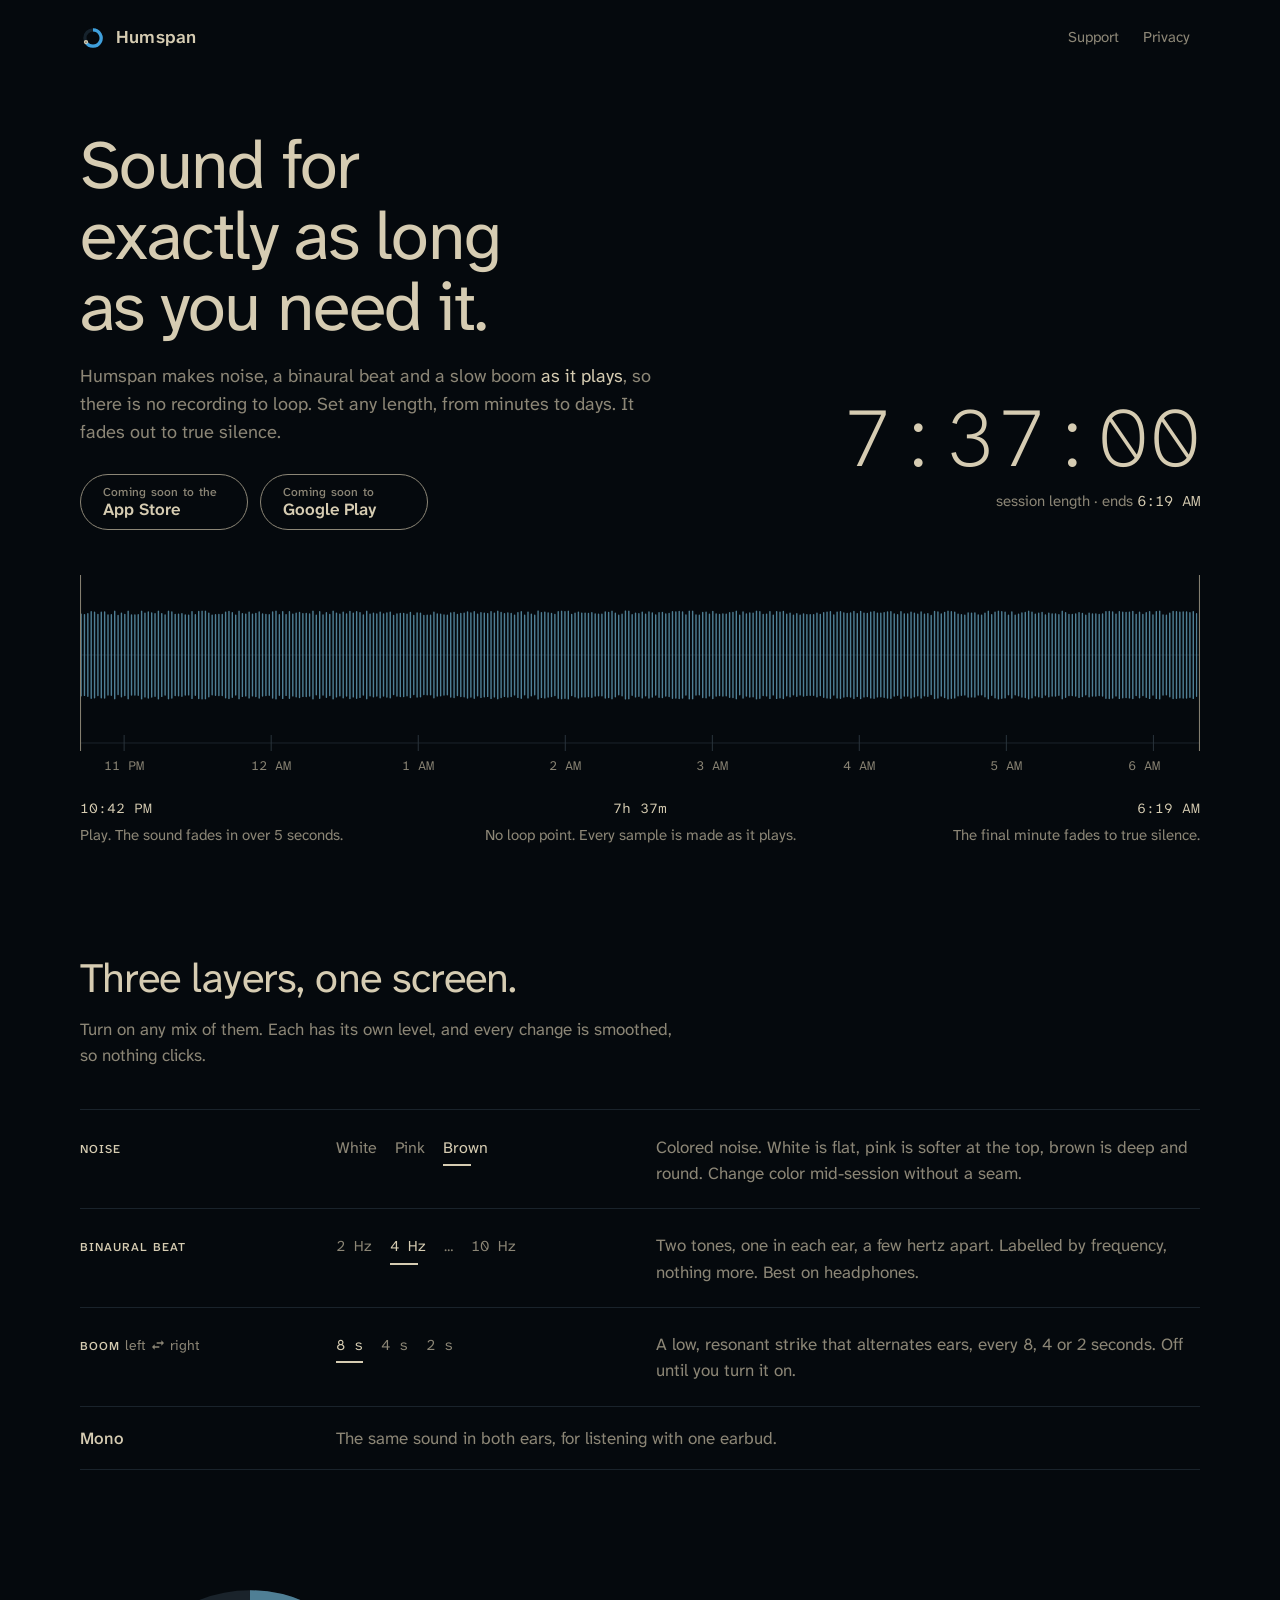
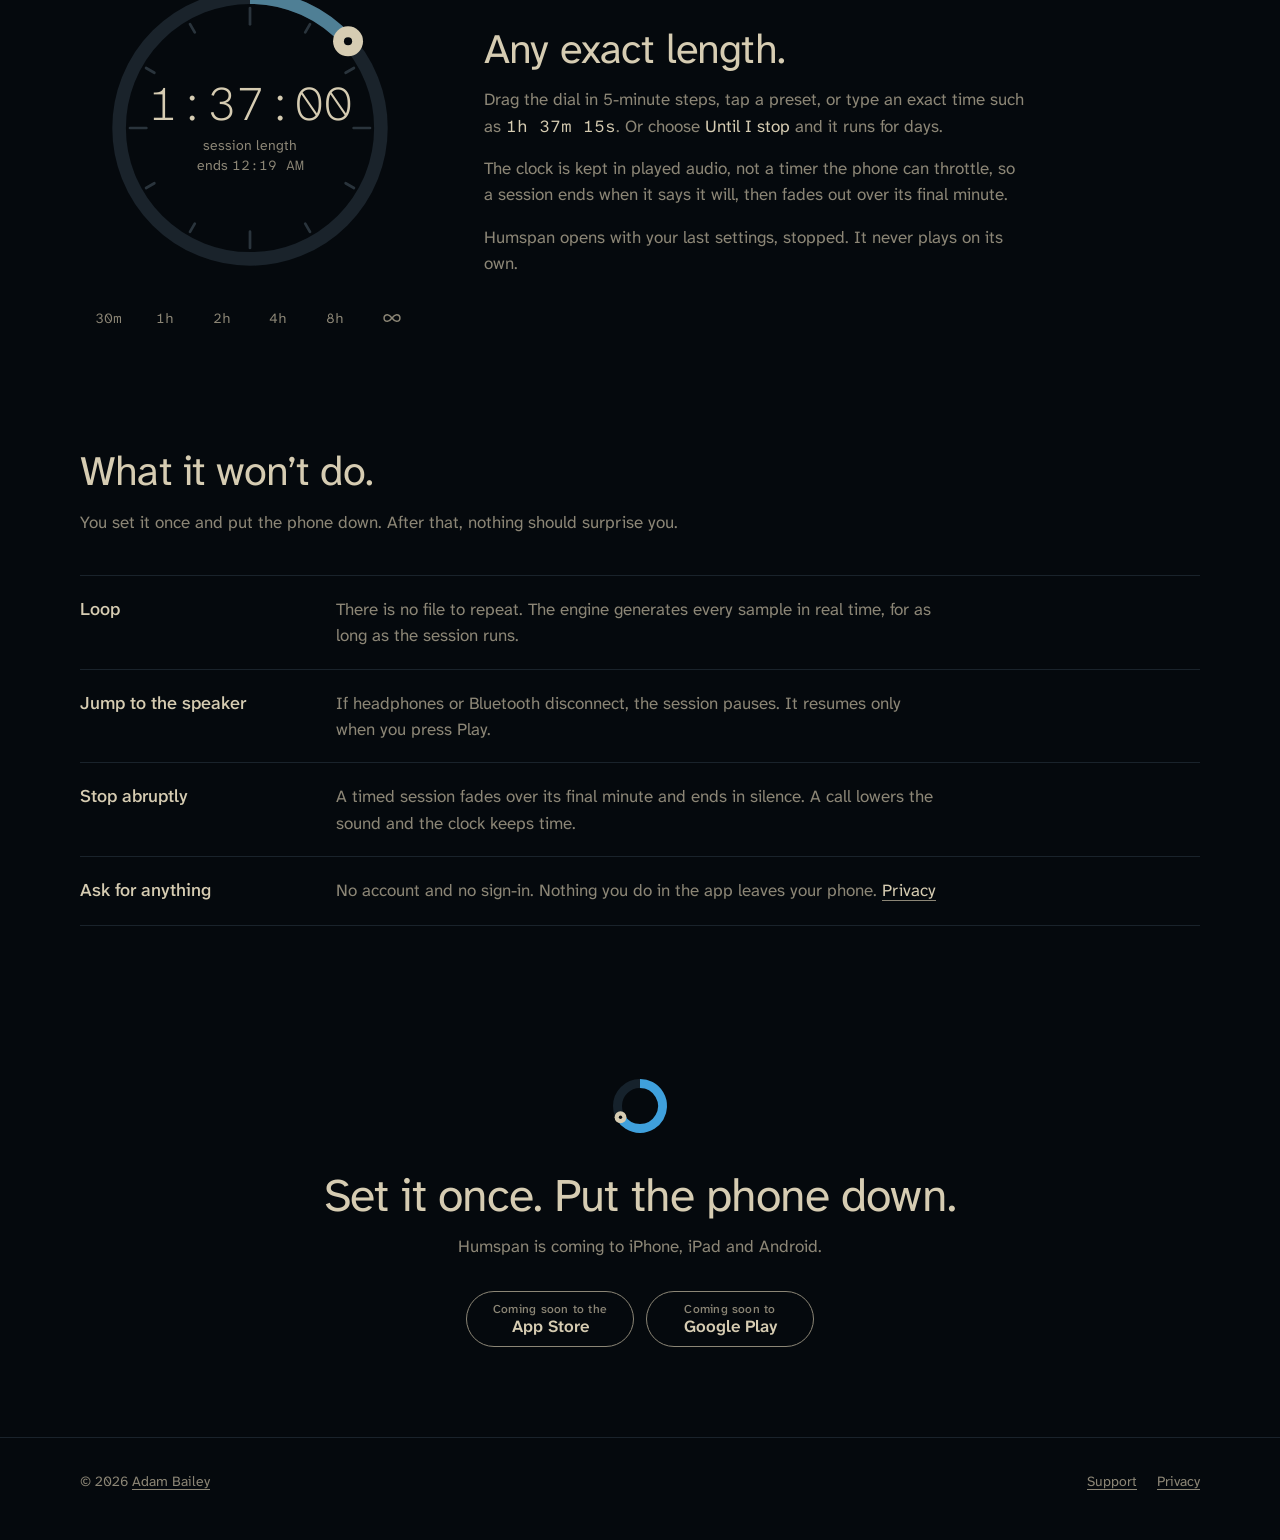
==== site/index.html @ 01d80cb3 "Add the marketing site: home, privacy policy and support A static site in site/ (no build step, self" ====
<!doctype html>
<html lang="en">
<head>
  <meta charset="utf-8">
  <meta name="viewport" content="width=device-width, initial-scale=1">
  <title>Humspan: noise that never loops, for any length</title>
  <meta name="description" content="Humspan makes white, pink and brown noise, a binaural beat and a slow boom in real time, so there is no recording to loop. Set any exact length and it fades out to true silence.">
  <meta name="theme-color" content="#05090D">
  <meta property="og:title" content="Humspan">
  <meta property="og:description" content="Noise that never loops, for exactly as long as you need it.">
  <meta property="og:type" content="website">
  <link rel="icon" href="assets/icon.svg" type="image/svg+xml">
  <link rel="preload" href="assets/fonts/AtkinsonHyperlegibleNext.ttf" as="font" type="font/ttf" crossorigin>
  <link rel="preload" href="assets/fonts/AtkinsonHyperlegibleMono.ttf" as="font" type="font/ttf" crossorigin>
  <link rel="stylesheet" href="assets/site.css">
  <script>document.documentElement.classList.add("js")</script>
</head>
<body>
  <a class="skip" href="#main">Skip to content</a>

  <header class="wrap site-head">
    <a class="mark" href="./" aria-label="Humspan home">
      <img src="assets/icon.svg" alt="" width="26" height="26">
      Humspan
    </a>
    <nav class="site-nav" aria-label="Site">
      <a href="support/">Support</a>
      <a href="privacy/">Privacy</a>
    </nav>
  </header>

  <main id="main">
    <section class="wrap hero" aria-labelledby="hero-title">
      <div class="hero-top">
        <div>
          <h1 id="hero-title">Sound for exactly as long as you need it.</h1>
          <p class="lede">Humspan makes noise, a binaural beat and a slow boom <strong>as it plays</strong>, so there is no recording to loop. Set any length, from minutes to days. It fades out to true silence.</p>
          <!-- When a store listing goes live, replace its <span class="store is-soon"> with
               <a class="store" href="STORE URL">Download on the<br>App Store</a> (or the official badge). -->
          <ul class="stores" aria-label="Get Humspan">
            <li><span class="store is-soon"><small>Coming soon to the</small>App Store</span></li>
            <li><span class="store is-soon"><small>Coming soon to</small>Google Play</span></li>
          </ul>
        </div>
        <p class="readout" aria-label="Example session: 7 hours 37 minutes, ending at 6:19 AM">
          <span class="clock" aria-hidden="true">7:37:00</span>
          <span class="note" aria-hidden="true">session length · ends <time>6:19 AM</time></span>
        </p>
      </div>

      <figure class="night" aria-label="An example session drawn from 10:42 PM to 6:19 AM: the sound fades in, runs without a loop point, and fades out to silence over its final minute.">
        <div class="night-plot">
          <svg viewBox="0 0 1000 176" preserveAspectRatio="none" aria-hidden="true" focusable="false">
            <line class="axis" x1="0" y1="80" x2="1000" y2="80"/>
            <g class="trace-g"><path class="trace" vector-effect="non-scaling-stroke" d="M1 39.0V121.0M4 39.7V120.3M7 37.5V122.5M10 40.1V119.9M13 38.0V122.0M16 38.8V121.2M19 40.1V119.9M22 38.2V121.8M25 40.2V119.8M28 38.5V121.5M31 40.1V119.9M34 40.0V120.0M37 38.5V121.5M40 36.8V123.2M43 39.9V120.1M46 39.4V120.6M49 37.6V122.4M52 36.2V123.8M55 37.9V122.1M58 38.7V121.3M61 36.1V123.9M64 40.2V119.8M67 36.6V123.4M70 39.1V120.9M73 39.8V120.2M76 39.9V120.1M79 39.0V121.0M82 36.8V123.2M85 39.6V120.4M88 37.8V122.2M91 37.6V122.4M94 38.8V121.2M97 38.0V122.0M100 40.1V119.9M103 40.1V119.9M106 39.5V120.5M109 37.4V122.6M112 38.5V121.5M115 39.0V121.0M118 37.8V122.2M121 38.4V121.6M124 39.1V120.9M127 36.9V123.1M130 37.3V122.7M133 39.3V120.7M136 37.9V122.1M139 38.1V121.9M142 36.5V123.5M145 37.2V122.8M148 39.1V120.9M151 36.1V123.9M154 39.9V120.1M157 38.6V121.4M160 37.1V122.9M163 39.7V120.3M166 38.2V121.8M169 40.2V119.8M172 37.5V122.5M175 37.0V123.0M178 37.9V122.1M181 36.5V123.5M184 39.0V121.0M187 37.3V122.7M190 37.8V122.2M193 37.8V122.2M196 38.4V121.6M199 36.7V123.3M202 36.2V123.8M205 38.3V121.7M208 37.5V122.5M211 40.1V119.9M214 37.3V122.7M217 37.6V122.4M220 36.0V124.0M223 36.8V123.2M226 39.1V120.9M229 38.7V121.3M232 37.5V122.5M235 40.3V119.7M238 38.4V121.6M241 39.7V120.3M244 39.9V120.1M247 40.1V119.9M250 37.0V123.0M253 39.8V120.2M256 39.3V120.7M259 38.7V121.3M262 36.6V123.4M265 40.0V120.0M268 38.4V121.6M271 38.0V122.0M274 36.5V123.5M277 36.8V123.2M280 36.6V123.4M283 39.2V120.8M286 38.6V121.4M289 38.8V121.2M292 36.5V123.5M295 36.2V123.8M298 39.7V120.3M301 39.6V120.4M304 39.4V120.6M307 39.4V120.6M310 38.3V121.7M313 37.8V122.2M316 39.2V120.8M319 40.4V119.6M322 38.6V121.4M325 38.8V121.2M328 37.9V122.1M331 36.2V123.8M334 37.4V122.6M337 38.1V121.9M340 37.7V122.3M343 37.4V122.6M346 40.2V119.8M349 36.4V123.6M352 37.0V123.0M355 36.6V123.4M358 36.9V123.1M361 38.7V121.3M364 38.6V121.4M367 39.9V120.1M370 37.6V122.4M373 40.1V119.9M376 40.1V119.9M379 39.5V120.5M382 39.7V120.3M385 38.9V121.1M388 40.2V119.8M391 40.4V119.6M394 39.7V120.3M397 40.0V120.0M400 38.8V121.2M403 40.3V119.7M406 36.6V123.4M409 37.7V122.3M412 39.7V120.3M415 39.3V120.7M418 38.9V121.1M421 38.8V121.2M424 39.9V120.1M427 36.7V123.3M430 36.0V124.0M433 38.3V121.7M436 38.3V121.7M439 40.0V120.0M442 40.0V120.0M445 38.9V121.1M448 39.2V120.8M451 36.8V123.2M454 39.7V120.3M457 40.3V119.7M460 36.2V123.8M463 38.1V121.9M466 39.8V120.2M469 38.0V122.0M472 40.3V119.7M475 38.1V121.9M478 36.1V123.9M481 36.6V123.4M484 37.3V122.7M487 39.3V120.7M490 38.8V121.2M493 39.7V120.3M496 37.0V123.0M499 38.1V121.9M502 37.0V123.0M505 38.9V121.1M508 39.4V120.6M511 36.8V123.2M514 36.1V123.9M517 36.6V123.4M520 36.9V123.1M523 36.8V123.2M526 37.1V122.9M529 39.4V120.6M532 38.1V121.9M535 38.8V121.2M538 40.3V119.7M541 40.3V119.7M544 39.2V120.8M547 39.3V120.7M550 37.4V122.6M553 36.2V123.8M556 38.4V121.6M559 36.3V123.7M562 36.1V123.9M565 36.2V123.8M568 38.8V121.2M571 39.4V120.6M574 39.4V120.6M577 39.5V120.5M580 39.5V120.5M583 37.7V122.3M586 36.4V123.6M589 36.7V123.3M592 38.3V121.7M595 37.5V122.5M598 36.9V123.1M601 40.0V120.0M604 37.5V122.5M607 36.4V123.6M610 37.0V123.0M613 37.1V122.9M616 38.3V121.7M619 39.6V120.4M622 36.9V123.1M625 38.9V121.1M628 36.9V123.1M631 36.1V123.9M634 38.7V121.3M637 38.6V121.4M640 36.2V123.8M643 37.2V122.8M646 39.7V120.3M649 39.8V120.2M652 39.7V120.3M655 36.4V123.6M658 36.9V123.1M661 39.8V120.2M664 36.8V123.2M667 36.1V123.9M670 37.5V122.5M673 38.9V121.1M676 38.0V122.0M679 39.8V120.2M682 40.3V119.7M685 36.1V123.9M688 37.5V122.5M691 38.1V121.9M694 36.3V123.7M697 38.5V121.5M700 36.6V123.4M703 36.8V123.2M706 39.5V120.5M709 39.3V120.7M712 39.1V120.9M715 39.3V120.7M718 37.8V122.2M721 39.3V120.7M724 38.6V121.4M727 39.8V120.2M730 36.4V123.6M733 38.8V121.2M736 38.4V121.6M739 37.8V122.2M742 36.4V123.6M745 38.5V121.5M748 36.4V123.6M751 38.2V121.8M754 38.1V121.9M757 38.1V121.9M760 40.3V119.7M763 38.5V121.5M766 39.6V120.4M769 40.4V119.6M772 36.9V123.1M775 39.6V120.4M778 38.3V121.7M781 37.2V122.8M784 38.0V122.0M787 39.0V121.0M790 38.1V121.9M793 38.0V122.0M796 36.9V123.1M799 39.9V120.1M802 37.9V122.1M805 39.3V120.7M808 39.2V120.8M811 37.0V123.0M814 38.2V121.8M817 37.9V122.1M820 37.1V122.9M823 36.4V123.6M826 38.4V121.6M829 37.7V122.3M832 38.2V121.8M835 38.1V121.9M838 37.4V122.6M841 38.4V121.6M844 38.1V121.9M847 38.3V121.7M850 36.3V123.7M853 37.3V122.7M856 36.5V123.5M859 36.3V123.7M862 39.3V120.7M865 37.9V122.1M868 36.2V123.8M871 36.7V123.3M874 39.8V120.2M877 39.9V120.1M880 38.5V121.5M883 40.1V119.9M886 39.3V120.7M889 40.1V119.9M892 37.5V122.5M895 37.0V123.0M898 36.5V123.5M901 39.7V120.3M904 37.2V122.8M907 37.5V122.5M910 39.8V120.2M913 36.5V123.5M916 36.1V123.9M919 39.4V120.6M922 36.2V123.8M925 38.6V121.4M928 38.3V121.7M931 36.0V124.0M934 36.7V123.3M937 39.7V120.3M940 38.5V121.5M943 38.1V121.9M946 38.9V121.1M949 39.5V120.5M952 39.0V121.0M955 37.2V122.8M958 40.3V119.7M961 38.0V122.0M964 38.5V121.5M967 40.3V119.7M970 38.9V121.1M973 37.7V122.3M976 38.1V121.9M979 40.1V119.9M982 36.1V123.9M985 36.9V123.1M988 36.1V123.9M991 39.9V120.1M994 39.2V120.8M997 40.2V119.8"/></g>
            <line class="axis" x1="0" y1="168" x2="1000" y2="168" vector-effect="non-scaling-stroke"/>
            <g vector-effect="non-scaling-stroke">
              <line class="tick end" x1="0.5" y1="0" x2="0.5" y2="176" vector-effect="non-scaling-stroke"/>
              <line class="tick end" x1="999.5" y1="0" x2="999.5" y2="176" vector-effect="non-scaling-stroke"/>
              <line class="tick" x1="39.4" y1="160" x2="39.4" y2="176" vector-effect="non-scaling-stroke"/>
              <line class="tick" x1="170.7" y1="160" x2="170.7" y2="176" vector-effect="non-scaling-stroke"/>
              <line class="tick" x1="302" y1="160" x2="302" y2="176" vector-effect="non-scaling-stroke"/>
              <line class="tick" x1="433.3" y1="160" x2="433.3" y2="176" vector-effect="non-scaling-stroke"/>
              <line class="tick" x1="564.6" y1="160" x2="564.6" y2="176" vector-effect="non-scaling-stroke"/>
              <line class="tick" x1="695.8" y1="160" x2="695.8" y2="176" vector-effect="non-scaling-stroke"/>
              <line class="tick" x1="827.1" y1="160" x2="827.1" y2="176" vector-effect="non-scaling-stroke"/>
              <line class="tick" x1="958.4" y1="160" x2="958.4" y2="176" vector-effect="non-scaling-stroke"/>
            </g>
          </svg>
          <div class="pin pin-start" aria-hidden="true"><span>10:42 PM</span></div>
          <div class="pin pin-span" aria-hidden="true"><span>7h 37m</span></div>
          <div class="pin pin-end" aria-hidden="true"><span>6:19 AM</span></div>
          <div class="cursor" aria-hidden="true"><span></span></div>
        </div>
        <div class="hours" aria-hidden="true">
          <span class="minor" style="left:3.94%">11 PM</span>
          <span style="left:17.07%">12 AM</span>
          <span class="minor" style="left:30.2%">1 AM</span>
          <span style="left:43.33%">2 AM</span>
          <span class="minor" style="left:56.46%">3 AM</span>
          <span style="left:69.58%">4 AM</span>
          <span class="minor" style="left:82.71%">5 AM</span>
          <span style="left:95.84%">6 AM</span>
        </div>
        <ol class="entries">
          <li tabindex="0"><time>10:42 PM</time>Play. The sound fades in over 5 seconds.</li>
          <li tabindex="0"><span class="at mono">7h 37m</span>No loop point. Every sample is made as it plays.</li>
          <li tabindex="0"><time>6:19 AM</time>The final minute fades to true silence.</li>
        </ol>
      </figure>
    </section>

    <section class="wrap section" aria-labelledby="layers-title">
      <h2 id="layers-title">Three layers, one screen.</h2>
      <p class="intro">Turn on any mix of them. Each has its own level, and every change is smoothed, so nothing clicks.</p>
      <div class="layers">
        <div class="layer">
          <h3>Noise</h3>
          <ul class="words" aria-label="Colors">
            <li>White</li><li>Pink</li><li class="on">Brown</li>
          </ul>
          <p>Colored noise. White is flat, pink is softer at the top, brown is deep and round. Change color mid-session without a seam.</p>
        </div>
        <div class="layer">
          <h3>Binaural beat</h3>
          <ul class="words" aria-label="Beat">
            <li class="figure">2 Hz</li><li class="figure on">4 Hz</li><li class="figure">…</li><li class="figure">10 Hz</li>
          </ul>
          <p>Two tones, one in each ear, a few hertz apart. Labelled by frequency, nothing more. Best on headphones.</p>
        </div>
        <div class="layer">
          <h3>Boom <span class="sub"><span class="sr">left and right</span><span aria-hidden="true">left <svg class="lr" viewBox="0 0 24 24" focusable="false"><path fill="currentColor" d="M6.99 11 3 15l3.99 4v-3H14v-2H6.99v-3zM21 9l-3.99-4v3H10v2h7.01v3L21 9z"/></svg> right</span></span></h3>
          <ul class="words" aria-label="Every">
            <li class="figure on">8 s</li><li class="figure">4 s</li><li class="figure">2 s</li>
          </ul>
          <p>A low, resonant strike that alternates ears, every 8, 4 or 2 seconds. Off until you turn it on.</p>
        </div>
        <div class="aside-row">
          <b>Mono</b>
          <span>The same sound in both ears, for listening with one earbud.</span>
        </div>
      </div>
    </section>

    <section class="wrap section" aria-labelledby="length-title">
      <div class="length">
        <div>
          <div class="dial" aria-hidden="true">
            <svg viewBox="0 0 220 220">
              <circle cx="110" cy="110" r="96" fill="none" stroke="#1A232B" stroke-width="10"/>
              <g stroke="#2A343C" stroke-width="2" stroke-linecap="round">
                <line x1="110" y1="22" x2="110" y2="34"/>
                <line x1="110" y1="22" x2="110" y2="29" transform="rotate(30 110 110)"/>
                <line x1="110" y1="22" x2="110" y2="29" transform="rotate(60 110 110)"/>
                <line x1="110" y1="22" x2="110" y2="34" transform="rotate(90 110 110)"/>
                <line x1="110" y1="22" x2="110" y2="29" transform="rotate(120 110 110)"/>
                <line x1="110" y1="22" x2="110" y2="29" transform="rotate(150 110 110)"/>
                <line x1="110" y1="22" x2="110" y2="34" transform="rotate(180 110 110)"/>
                <line x1="110" y1="22" x2="110" y2="29" transform="rotate(210 110 110)"/>
                <line x1="110" y1="22" x2="110" y2="29" transform="rotate(240 110 110)"/>
                <line x1="110" y1="22" x2="110" y2="34" transform="rotate(270 110 110)"/>
                <line x1="110" y1="22" x2="110" y2="29" transform="rotate(300 110 110)"/>
                <line x1="110" y1="22" x2="110" y2="29" transform="rotate(330 110 110)"/>
              </g>
              <path d="M110 14 A96 96 0 0 1 181.9 46.4" fill="none" stroke="#4F7F95" stroke-width="10"/>
              <circle cx="181.9" cy="46.4" r="11" fill="#D6CCB2"/>
              <circle cx="181.9" cy="46.4" r="3" fill="#05090D"/>
            </svg>
            <div class="dial-center">
              <div class="dial-clock">1:37:00</div>
              <div class="dial-note">session length</div>
              <div class="dial-note">ends <span class="mono">12:19 AM</span></div>
            </div>
          </div>
          <ul class="stops" aria-hidden="true">
            <li>30m</li><li>1h</li><li>2h</li><li>4h</li><li>8h</li>
            <li><svg viewBox="0 0 24 24" fill="none" stroke="currentColor" stroke-width="1.8" stroke-linecap="round"><path d="M12 12c-2-2.7-3.6-4-5.5-4a4 4 0 0 0 0 8c1.9 0 3.5-1.3 5.5-4zm0 0c2 2.7 3.6 4 5.5 4a4 4 0 0 0 0-8c-1.9 0-3.5 1.3-5.5 4z"/></svg></li>
          </ul>
        </div>
        <div class="length-copy">
          <h2 id="length-title">Any exact length.</h2>
          <p>Drag the dial in 5-minute steps, tap a preset, or type an exact time such as <strong class="mono">1h 37m 15s</strong>. Or choose <strong>Until I stop</strong> and it runs for days.</p>
          <p>The clock is kept in played audio, not a timer the phone can throttle, so a session ends when it says it will, then fades out over its final minute.</p>
          <p>Humspan opens with your last settings, stopped. It never plays on its own.</p>
        </div>
      </div>
    </section>

    <section class="wrap section" aria-labelledby="never-title">
      <h2 id="never-title">What it won’t do.</h2>
      <p class="intro">You set it once and put the phone down. After that, nothing should surprise you.</p>
      <ul class="nevers">
        <li><b>Loop</b><span>There is no file to repeat. The engine generates every sample in real time, for as long as the session runs.</span></li>
        <li><b>Jump to the speaker</b><span>If headphones or Bluetooth disconnect, the session pauses. It resumes only when you press Play.</span></li>
        <li><b>Stop abruptly</b><span>A timed session fades over its final minute and ends in silence. A call lowers the sound and the clock keeps time.</span></li>
        <li><b>Ask for anything</b><span>No account and no sign-in. Nothing you do in the app leaves your phone. <a href="privacy/">Privacy</a></span></li>
      </ul>
    </section>

    <section class="wrap close" aria-labelledby="close-title">
      <img src="assets/icon.svg" alt="" width="72" height="72">
      <h2 id="close-title">Set it once. Put the phone down.</h2>
      <p>Humspan is coming to iPhone, iPad and Android.</p>
      <ul class="stores" aria-label="Get Humspan">
        <li><span class="store is-soon"><small>Coming soon to the</small>App Store</span></li>
        <li><span class="store is-soon"><small>Coming soon to</small>Google Play</span></li>
      </ul>
    </section>
  </main>

  <footer class="site-foot">
    <div class="wrap">
      <span>© 2026 <a href="https://adambailey.io">Adam Bailey</a></span>
      <nav aria-label="Footer">
        <a href="support/">Support</a>
        <a href="privacy/">Privacy</a>
      </nav>
    </div>
  </footer>

  <script src="assets/night.js" defer></script>
</body>
</html>
---- site/assets/site.css ----
/* Humspan site. Tokens follow DESIGN.md ("The Night Tide Table"). */

@font-face {
  font-family: "Atkinson Hyperlegible Next";
  src: url("fonts/AtkinsonHyperlegibleNext.ttf") format("truetype");
  font-weight: 200 800;
  font-display: swap;
}
@font-face {
  font-family: "Atkinson Hyperlegible Mono";
  src: url("fonts/AtkinsonHyperlegibleMono.ttf") format("truetype");
  font-weight: 200 800;
  font-display: swap;
}

:root {
  color-scheme: dark;
  --ground: #05090d;
  --raised: #0b1117;
  --ink: #d6ccb2;
  --ink-hover: #e3dbc6;
  --dim: #8c8676;
  --rule: #1a232b;
  --tick: #2a343c;
  --sea: #4f7f95;
  --sea-deep: #1d3a4a;
  --sea-wash: #1d3a4a33;

  --sans: "Atkinson Hyperlegible Next", system-ui, sans-serif;
  --mono: "Atkinson Hyperlegible Mono", ui-monospace, monospace;

  --gutter: 20px;
  --width: 1120px;
  --ease: cubic-bezier(0.16, 1, 0.3, 1);
}
@media (min-width: 900px) {
  :root { --gutter: 32px; }
}

*, *::before, *::after { box-sizing: border-box; }

html {
  background: var(--ground);
  -webkit-text-size-adjust: 100%;
  scrollbar-color: var(--tick) var(--ground);
}
body {
  margin: 0;
  background: var(--ground);
  color: var(--ink);
  font: 400 17px/1.55 var(--sans);
  -webkit-font-smoothing: antialiased;
  overflow-x: hidden;
}
::selection { background: var(--sea-deep); color: var(--ink); }

a {
  color: var(--ink);
  text-decoration: underline;
  text-decoration-color: var(--dim);
  text-decoration-thickness: 1px;
  text-underline-offset: 0.22em;
}
a:hover { text-decoration-color: var(--ink); }
:focus-visible {
  outline: 2px solid var(--sea);
  outline-offset: 3px;
  border-radius: 8px;
}

.mono, time, .figure {
  font-family: var(--mono);
  font-variant-numeric: tabular-nums;
}

.wrap {
  width: 100%;
  max-width: calc(var(--width) + 2 * var(--gutter));
  margin: 0 auto;
  padding: 0 var(--gutter);
}

.skip {
  position: absolute;
  left: var(--gutter);
  top: -100px;
  padding: 10px 14px;
  background: var(--raised);
  border: 1px solid var(--rule);
  border-radius: 8px;
  z-index: 10;
}
.skip:focus { top: 12px; }

/* ---------- Header ---------- */

.site-head {
  display: flex;
  align-items: center;
  justify-content: space-between;
  min-height: 76px;
}
.mark {
  display: inline-flex;
  align-items: center;
  gap: 10px;
  min-height: 44px;
  color: var(--ink);
  text-decoration: none;
  font-weight: 600;
  font-size: 18px;
  letter-spacing: 0.01em;
}
.mark svg { width: 26px; height: 26px; flex: none; }
.site-nav { display: flex; gap: 4px; }
.site-nav a {
  display: inline-flex;
  align-items: center;
  min-height: 44px;
  padding: 0 10px;
  color: var(--dim);
  text-decoration: none;
  font-size: 15px;
  border-radius: 8px;
}
.site-nav a:hover { color: var(--ink); background: var(--sea-wash); }
.site-nav a[aria-current="page"] {
  color: var(--ink);
  text-decoration: underline;
  text-decoration-thickness: 2px;
  text-underline-offset: 8px;
}

/* ---------- Store links ---------- */

.stores {
  display: flex;
  flex-wrap: wrap;
  gap: 12px;
  margin: 0;
  padding: 0;
  list-style: none;
}
.store {
  display: inline-flex;
  flex-direction: column;
  justify-content: center;
  min-width: 168px;
  min-height: 56px;
  padding: 8px 22px;
  border-radius: 28px;
  font-size: 17px;
  font-weight: 600;
  line-height: 1.2;
  text-decoration: none;
}
.store small {
  font-size: 12px;
  font-weight: 500;
  letter-spacing: 0.02em;
}
/* A live link: the page's one solid shape, like the app's Play circle. */
a.store { background: var(--ink); color: var(--ground); }
a.store small { color: #3a3628; }
a.store:hover { background: var(--ink-hover); }
/* Not yet released: an outline, not a link. */
.store.is-soon {
  border: 1.5px solid var(--dim);
  color: var(--ink);
}
.store.is-soon small { color: var(--dim); }

/* ---------- Home: hero ---------- */

.hero { padding-top: clamp(24px, 6vh, 72px); }
.hero-top {
  display: grid;
  gap: 28px;
  align-items: end;
}
@media (min-width: 900px) {
  .hero-top { grid-template-columns: minmax(0, 1fr) auto; gap: 64px; }
}
.hero h1 {
  margin: 0 0 18px;
  max-width: 13ch;
  font-size: clamp(2.35rem, 1.4rem + 3.6vw, 4.4rem);
  font-weight: 400;
  line-height: 1.04;
  letter-spacing: -0.025em;
  text-wrap: balance;
}
.hero .lede {
  margin: 0 0 28px;
  max-width: 36rem;
  color: var(--dim);
  font-size: clamp(17px, 0.9rem + 0.3vw, 19px);
}
.hero .lede strong { color: var(--ink); font-weight: 400; }

.readout { text-align: left; }
@media (min-width: 900px) { .readout { text-align: right; } }
.readout .clock {
  display: block;
  font: 200 clamp(3rem, 2rem + 4vw, 5.6rem)/1 var(--mono);
  letter-spacing: -0.02em;
  font-variant-numeric: tabular-nums;
}
.readout .note {
  display: block;
  margin-top: 10px;
  color: var(--dim);
  font-size: 15px;
}
.readout .note time { color: var(--ink); }

/* ---------- Home: the night span ---------- */

.night {
  position: relative;
  margin: clamp(28px, 5vh, 56px) 0 0;
  padding: 0;
}
.night-plot {
  position: relative;
  touch-action: pan-y;
}
.night svg { display: block; width: 100%; height: auto; overflow: visible; }
.trace { stroke: var(--sea); stroke-width: 1.4; stroke-linecap: round; fill: none; }
.axis { stroke: var(--rule); stroke-width: 1; }
.tick { stroke: var(--tick); stroke-width: 1; }
.tick.end { stroke: var(--dim); }
.night svg { height: clamp(120px, 18vw, 176px); }
.hours {
  position: relative;
  height: 22px;
  margin-top: 6px;
  color: var(--dim);
  font: 400 13px var(--mono);
  font-variant-numeric: tabular-nums;
}
.hours span { position: absolute; top: 0; transform: translateX(-50%); white-space: nowrap; }
.hours span:last-child { transform: translateX(-80%); }
.hours .minor { display: none; }
@media (min-width: 640px) { .hours .minor { display: inline; } }

.js .trace-g { clip-path: inset(0 100% 0 0); }
.js .night.is-drawn .trace-g {
  clip-path: inset(0 0 0 0);
  transition: clip-path 2.6s var(--ease);
}
@media (prefers-reduced-motion: reduce) {
  .js .trace-g, .js .night.is-drawn .trace-g { clip-path: none; transition: none; }
}

.cursor {
  position: absolute;
  top: 0;
  bottom: 0;
  width: 1px;
  background: var(--dim);
  pointer-events: none;
  opacity: 0;
  transition: opacity 160ms;
}
.cursor span {
  position: absolute;
  top: -30px;
  left: 8px;
  white-space: nowrap;
  color: var(--ink);
  font: 400 13px var(--mono);
  font-variant-numeric: tabular-nums;
}
.cursor span em { font-style: normal; color: var(--dim); }
.cursor.flip span { left: auto; right: 8px; }
.night-plot.is-hover .cursor { opacity: 1; }

/* Hovering or focusing an entry pins its time on the span. */
.pin {
  position: absolute;
  pointer-events: none;
  background: var(--ink);
  opacity: 0;
  transition: opacity 160ms;
}
.pin-start, .pin-end { top: 0; bottom: 0; width: 2px; }
.pin-start { left: 0; }
.pin-end { right: 0; }
.pin-span { left: 0; right: 0; bottom: 0; height: 2px; }
.night:has(.entries li:nth-child(1):is(:hover, :focus-visible)) .pin-start,
.night:has(.entries li:nth-child(2):is(:hover, :focus-visible)) .pin-span,
.night:has(.entries li:nth-child(3):is(:hover, :focus-visible)) .pin-end { opacity: 1; }
.entries li { cursor: default; transition: color 160ms; }
.entries li:hover, .entries li:focus-visible { color: var(--ink); }
.entries li:focus-visible { outline-offset: 6px; }
.lr { width: 16px; height: 16px; vertical-align: -3px; }
.pin span {
  position: absolute;
  top: 4px;
  padding: 2px 6px;
  background: var(--ground);
  color: var(--ink);
  font: 400 13px var(--mono);
  font-variant-numeric: tabular-nums;
  white-space: nowrap;
}
.pin-start span { left: 8px; }
.pin-end span { right: 8px; }
.pin-span span { top: auto; bottom: 8px; left: 50%; transform: translateX(-50%); }
.sr {
  position: absolute;
  width: 1px; height: 1px;
  overflow: hidden;
  clip-path: inset(50%);
  white-space: nowrap;
}

/* Entries pinned along the span, like a tide table. */
.entries {
  display: grid;
  gap: 0;
  margin: 18px 0 0;
  padding: 0;
  list-style: none;
}
.entries li {
  display: grid;
  grid-template-columns: 6.2rem 1fr;
  gap: 12px;
  padding: 12px 0;
  border-top: 1px solid var(--rule);
  font-size: 15px;
  color: var(--dim);
}
.entries time, .entries .at { color: var(--ink); font-size: 14px; padding-top: 1px; }
@media (min-width: 760px) {
  .entries {
    grid-template-columns: 1fr 1.3fr 1fr;
    gap: 32px;
  }
  .entries li {
    display: block;
    border-top: 0;
    padding: 0;
  }
  .entries li:nth-child(2) { text-align: center; }
  .entries li:nth-child(3) { text-align: right; }
  .entries time, .entries .at { display: block; margin-bottom: 4px; }
}

/* ---------- Home: sections ---------- */

.section { padding-top: clamp(80px, 12vh, 140px); }
.section h2 {
  margin: 0 0 14px;
  font-size: clamp(1.75rem, 1.2rem + 1.8vw, 2.6rem);
  font-weight: 400;
  line-height: 1.12;
  letter-spacing: -0.02em;
  text-wrap: balance;
}
.section .intro {
  margin: 0 0 40px;
  max-width: 38rem;
  color: var(--dim);
}

/* The layer table */
.layers { border-bottom: 1px solid var(--rule); }
.layer {
  display: grid;
  gap: 6px 32px;
  padding: 22px 0;
  border-top: 1px solid var(--rule);
}
@media (min-width: 900px) {
  .layer { grid-template-columns: 14rem 18rem 1fr; align-items: baseline; }
}
.layer h3 {
  margin: 0;
  font-size: 12px;
  font-weight: 500;
  letter-spacing: 0.08em;
  text-transform: uppercase;
}
.layer .sub { color: var(--dim); font-size: 14px; letter-spacing: 0; text-transform: none; font-weight: 400; }
.layer p { margin: 0; color: var(--dim); max-width: 34rem; }
.words {
  display: flex;
  flex-wrap: wrap;
  gap: 4px 18px;
  margin: 4px 0 6px;
  padding: 0;
  list-style: none;
  color: var(--dim);
  font-size: 16px;
}
.words li { padding-bottom: 6px; }
.words .figure { font-size: 15px; }
.words .on {
  color: var(--ink);
  background: linear-gradient(var(--ink), var(--ink)) left bottom / 28px 2px no-repeat;
}
.aside-row {
  display: grid;
  gap: 6px 32px;
  padding: 18px 0;
  border-top: 1px solid var(--rule);
  color: var(--dim);
}
@media (min-width: 900px) { .aside-row { grid-template-columns: 14rem 1fr; } }
.aside-row b { color: var(--ink); font-weight: 500; }

/* Length */
.length {
  display: grid;
  gap: 40px;
  align-items: center;
}
@media (min-width: 900px) {
  .length { grid-template-columns: 340px 1fr; gap: 64px; }
}
.dial { position: relative; width: min(300px, 100%); aspect-ratio: 1; margin: 0 auto; }
.dial svg { display: block; width: 100%; height: 100%; }
.dial-center {
  position: absolute;
  inset: 0;
  display: flex;
  flex-direction: column;
  align-items: center;
  justify-content: center;
  text-align: center;
}
.dial-clock {
  font: 200 clamp(36px, 10vw, 48px)/1 var(--mono);
  letter-spacing: -0.02em;
  font-variant-numeric: tabular-nums;
  margin-bottom: 8px;
}
.dial-note { color: var(--dim); font-size: 14px; line-height: 1.4; }
.stops {
  display: grid;
  grid-template-columns: repeat(6, 1fr);
  max-width: 340px;
  margin: 18px auto 0;
  padding: 0;
  list-style: none;
  color: var(--dim);
  font: 400 14px var(--mono);
  text-align: center;
}
.stops li { display: flex; justify-content: center; align-items: center; min-height: 44px; }
.stops svg { width: 20px; height: 20px; }
.length-copy p { margin: 0 0 16px; color: var(--dim); max-width: 34rem; }
.length-copy p strong { color: var(--ink); font-weight: 400; }

/* Refusals */
.nevers { margin: 0; padding: 0; list-style: none; border-bottom: 1px solid var(--rule); }
.nevers li {
  display: grid;
  gap: 4px 32px;
  padding: 20px 0;
  border-top: 1px solid var(--rule);
}
@media (min-width: 900px) { .nevers li { grid-template-columns: 14rem 1fr; } }
.nevers b { font-weight: 500; font-size: 18px; }
.nevers span { color: var(--dim); max-width: 38rem; }

/* Close */
.close {
  padding-top: clamp(96px, 16vh, 180px);
  padding-bottom: clamp(72px, 10vh, 120px);
  text-align: center;
}
.close img { display: block; margin: 0 auto 28px; }
.close h2 {
  margin: 0 0 12px;
  font-size: clamp(1.9rem, 1.3rem + 2vw, 2.9rem);
  font-weight: 400;
  letter-spacing: -0.02em;
  line-height: 1.1;
}
.close p { margin: 0 auto 32px; color: var(--dim); max-width: 30rem; }
.close .stores { justify-content: center; }

/* ---------- Footer ---------- */

.site-foot {
  border-top: 1px solid var(--rule);
  padding: 22px 0 36px;
  color: var(--dim);
  font-size: 14px;
}
.site-foot .wrap { display: flex; flex-wrap: wrap; gap: 8px 24px; justify-content: space-between; align-items: center; }
.site-foot nav { display: flex; gap: 4px 20px; flex-wrap: wrap; }
.site-foot a { color: var(--dim); display: inline-flex; min-height: 44px; align-items: center; }
.site-foot a:hover { color: var(--ink); }

/* ---------- Document pages (privacy, support) ---------- */

.doc { padding-top: clamp(32px, 7vh, 80px); padding-bottom: clamp(72px, 10vh, 120px); }
.doc-body { max-width: 42rem; }
.doc h1 {
  margin: 0 0 10px;
  font-size: clamp(2.1rem, 1.5rem + 2vw, 3rem);
  font-weight: 400;
  line-height: 1.08;
  letter-spacing: -0.02em;
}
.doc .meta { margin: 0 0 40px; color: var(--dim); font-size: 15px; }
.doc h2 {
  margin: 52px 0 12px;
  padding-top: 22px;
  border-top: 1px solid var(--rule);
  font-size: 21px;
  font-weight: 600;
  line-height: 1.3;
}
.doc h3 { margin: 28px 0 6px; font-size: 17px; font-weight: 600; }
.doc p, .doc li { color: #c8bfa8; }
.doc p { margin: 0 0 14px; }
.doc strong { color: var(--ink); font-weight: 600; }
.doc ul { margin: 0 0 16px; padding-left: 1.2em; }
.doc li { margin-bottom: 8px; }
.doc li::marker { color: var(--dim); }
.doc code {
  font-family: var(--mono);
  font-size: 0.88em;
  color: var(--ink);
}
.summary {
  margin: 0 0 8px;
  padding: 22px 24px;
  background: var(--raised);
  border: 1px solid var(--rule);
  border-radius: 12px;
}
.summary p { margin: 0; color: var(--ink); font-size: 18px; }
.summary p + p { margin-top: 10px; color: #c8bfa8; font-size: 16px; }

.kept {
  width: 100%;
  margin: 8px 0 18px;
  border-collapse: collapse;
  font-size: 15px;
}
.kept th, .kept td {
  padding: 10px 12px 10px 0;
  border-top: 1px solid var(--rule);
  text-align: left;
  vertical-align: top;
}
.kept th { color: var(--dim); font-weight: 500; font-size: 13px; letter-spacing: 0.02em; }
.kept td { color: #c8bfa8; }
.kept td:first-child { color: var(--ink); }
.kept td:last-child { width: 40%; }

.qa { margin: 0; }
.qa dt {
  margin: 0;
  padding-top: 22px;
  border-top: 1px solid var(--rule);
  font-weight: 600;
  color: var(--ink);
}
.qa dd { margin: 6px 0 22px; color: #c8bfa8; }
.qa dt:first-child { border-top: 0; padding-top: 6px; }

.contact {
  display: inline-flex;
  align-items: center;
  min-height: 44px;
  font-size: 18px;
}
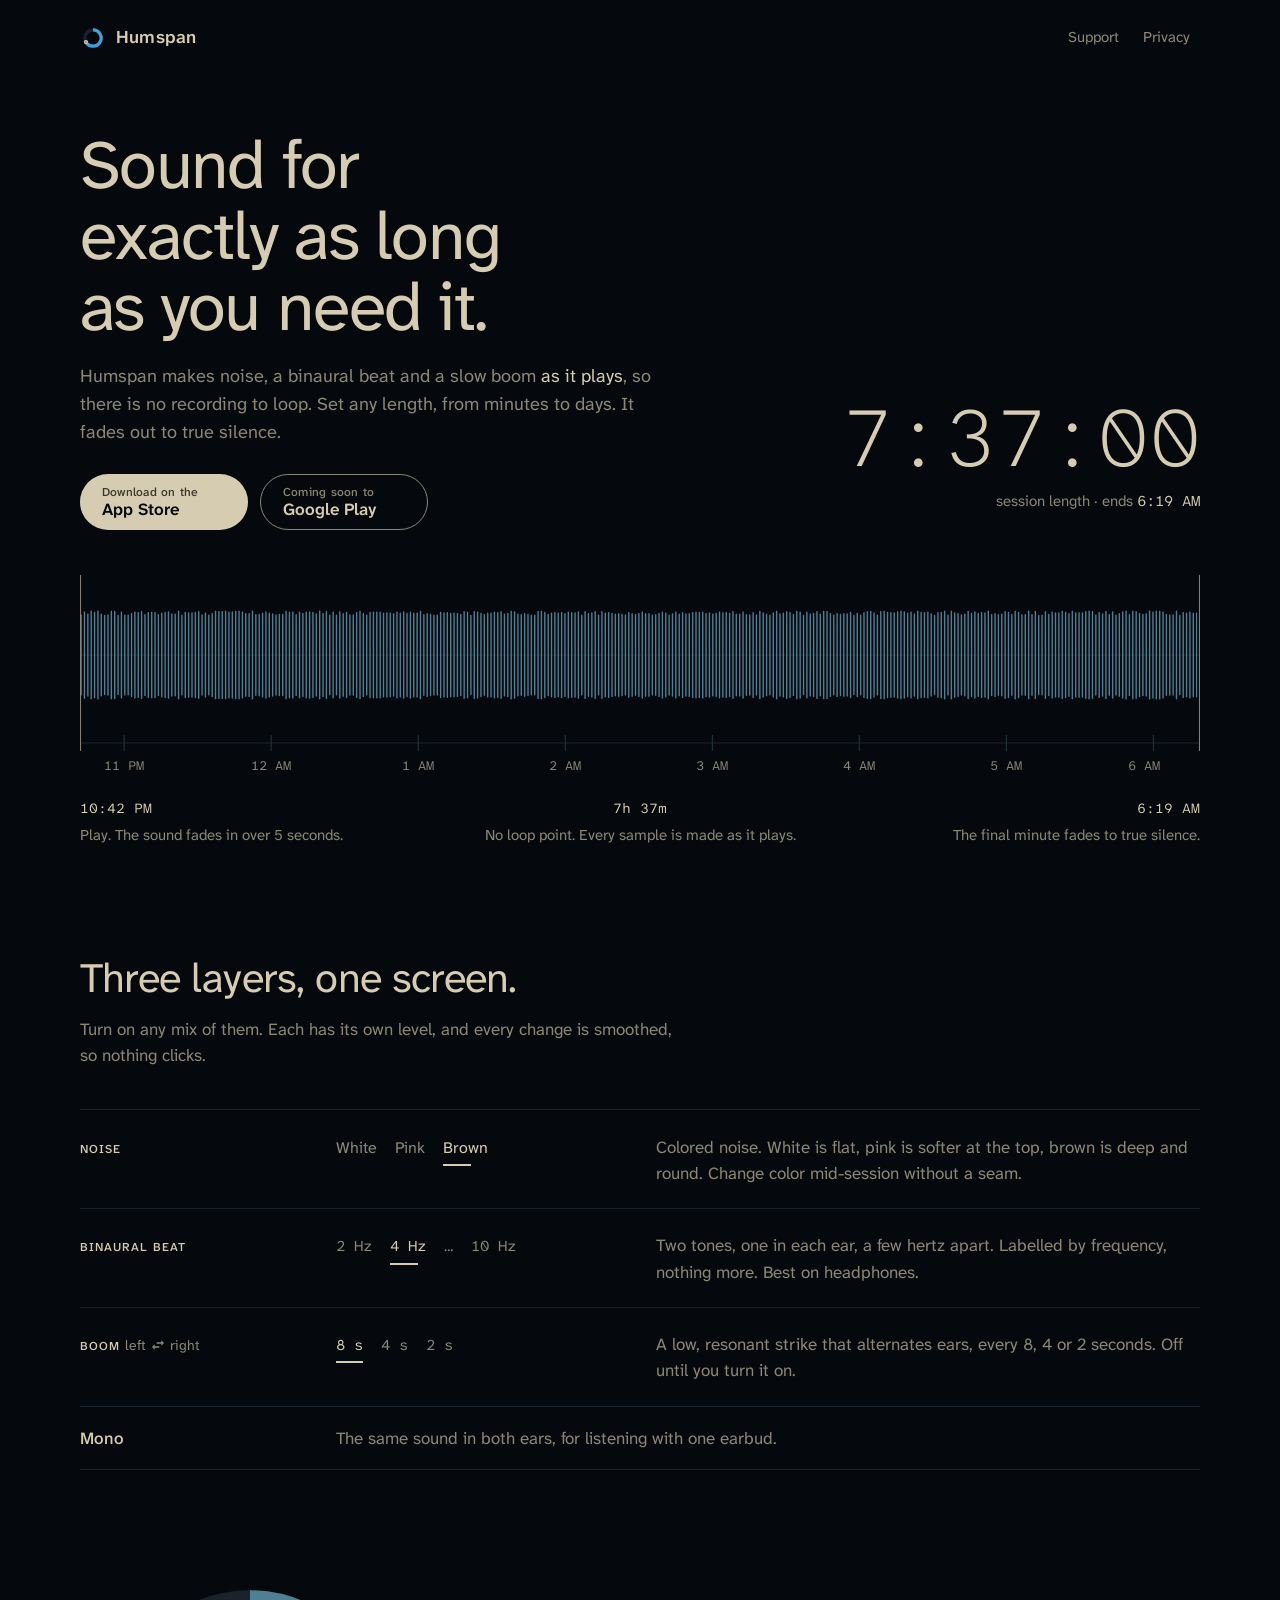
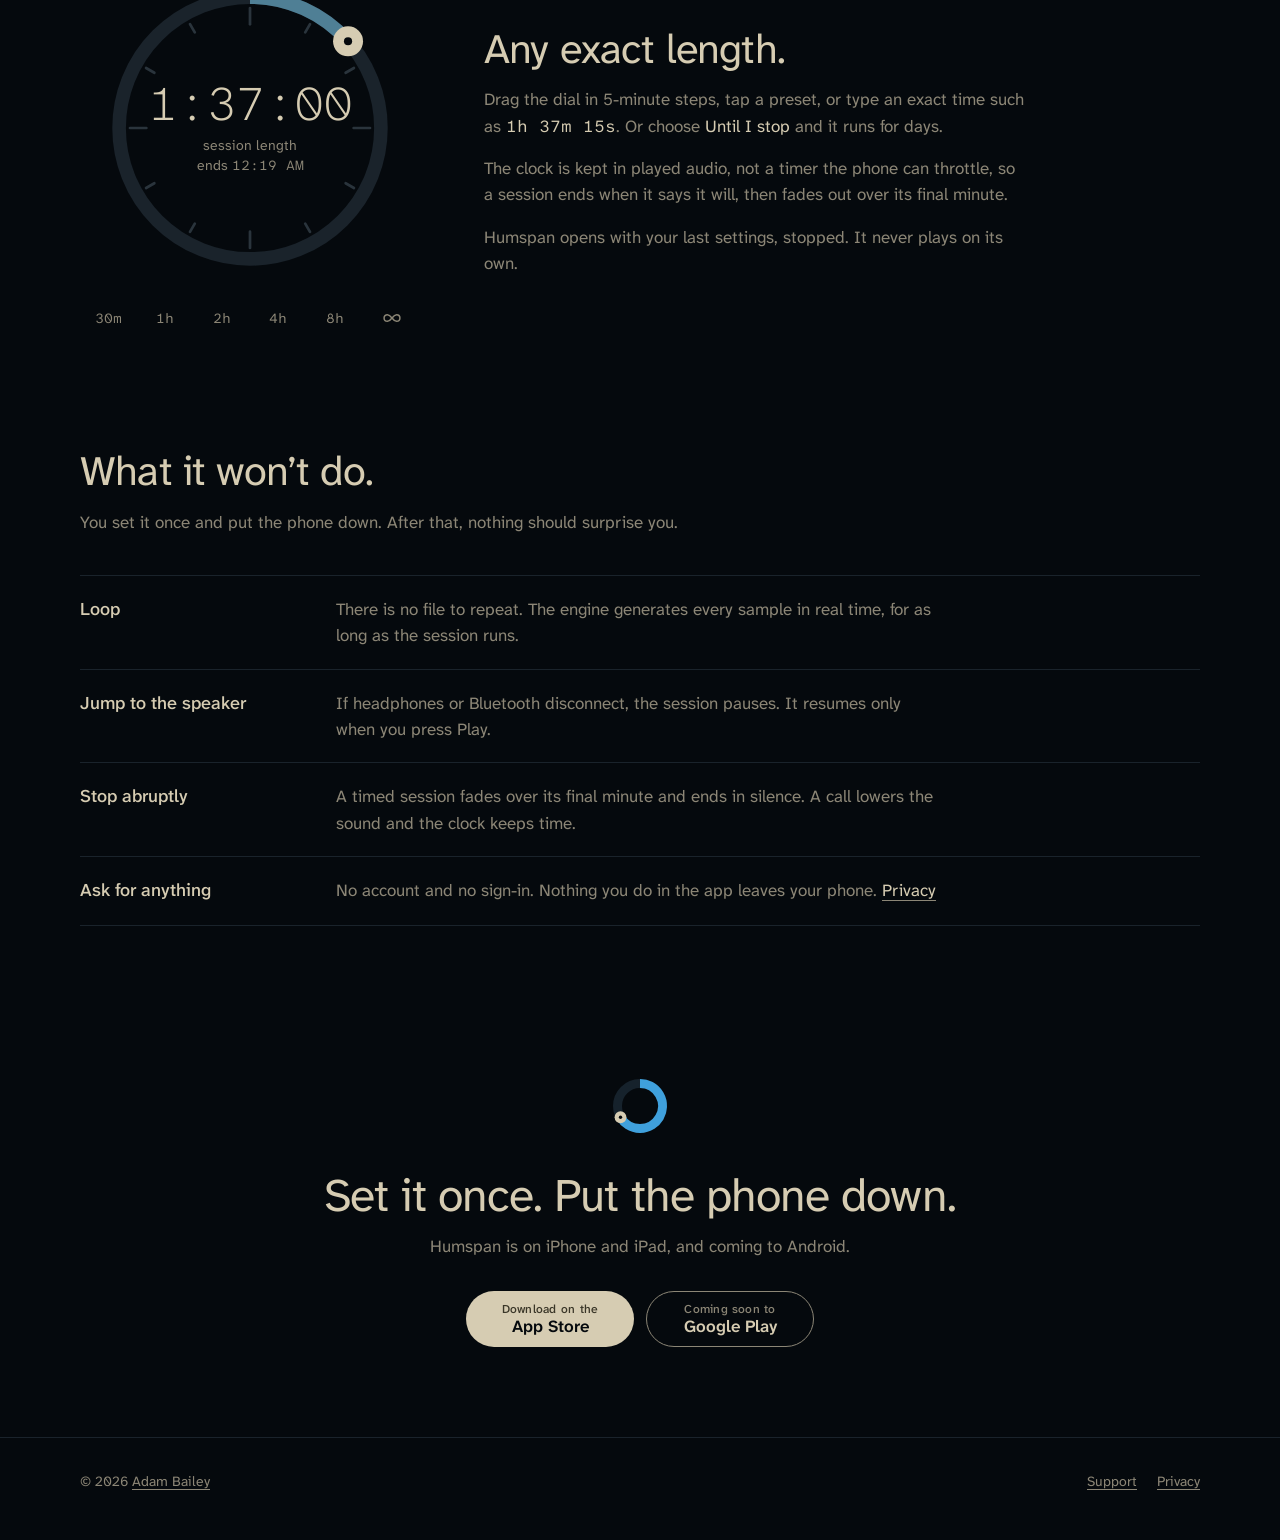
==== commit 537829aa: "Link the App Store listing from the site Humspan 1.0 is live on the App Store (id6837559889). Both A" ====
--- a/site/index.html
+++ b/site/index.html
@@ -38,7 +38,7 @@
           <!-- When a store listing goes live, replace its <span class="store is-soon"> with
                <a class="store" href="STORE URL">Download on the<br>App Store</a> (or the official badge). -->
           <ul class="stores" aria-label="Get Humspan">
-            <li><span class="store is-soon"><small>Coming soon to the</small>App Store</span></li>
+            <li><a class="store" href="https://apps.apple.com/app/id6837559889"><small>Download on the</small>App Store</a></li>
             <li><span class="store is-soon"><small>Coming soon to</small>Google Play</span></li>
           </ul>
         </div>
@@ -180,9 +180,9 @@
     <section class="wrap close" aria-labelledby="close-title">
       <img src="assets/icon.svg" alt="" width="72" height="72">
       <h2 id="close-title">Set it once. Put the phone down.</h2>
-      <p>Humspan is coming to iPhone, iPad and Android.</p>
+      <p>Humspan is on iPhone and iPad, and coming to Android.</p>
       <ul class="stores" aria-label="Get Humspan">
-        <li><span class="store is-soon"><small>Coming soon to the</small>App Store</span></li>
+        <li><a class="store" href="https://apps.apple.com/app/id6837559889"><small>Download on the</small>App Store</a></li>
         <li><span class="store is-soon"><small>Coming soon to</small>Google Play</span></li>
       </ul>
     </section>
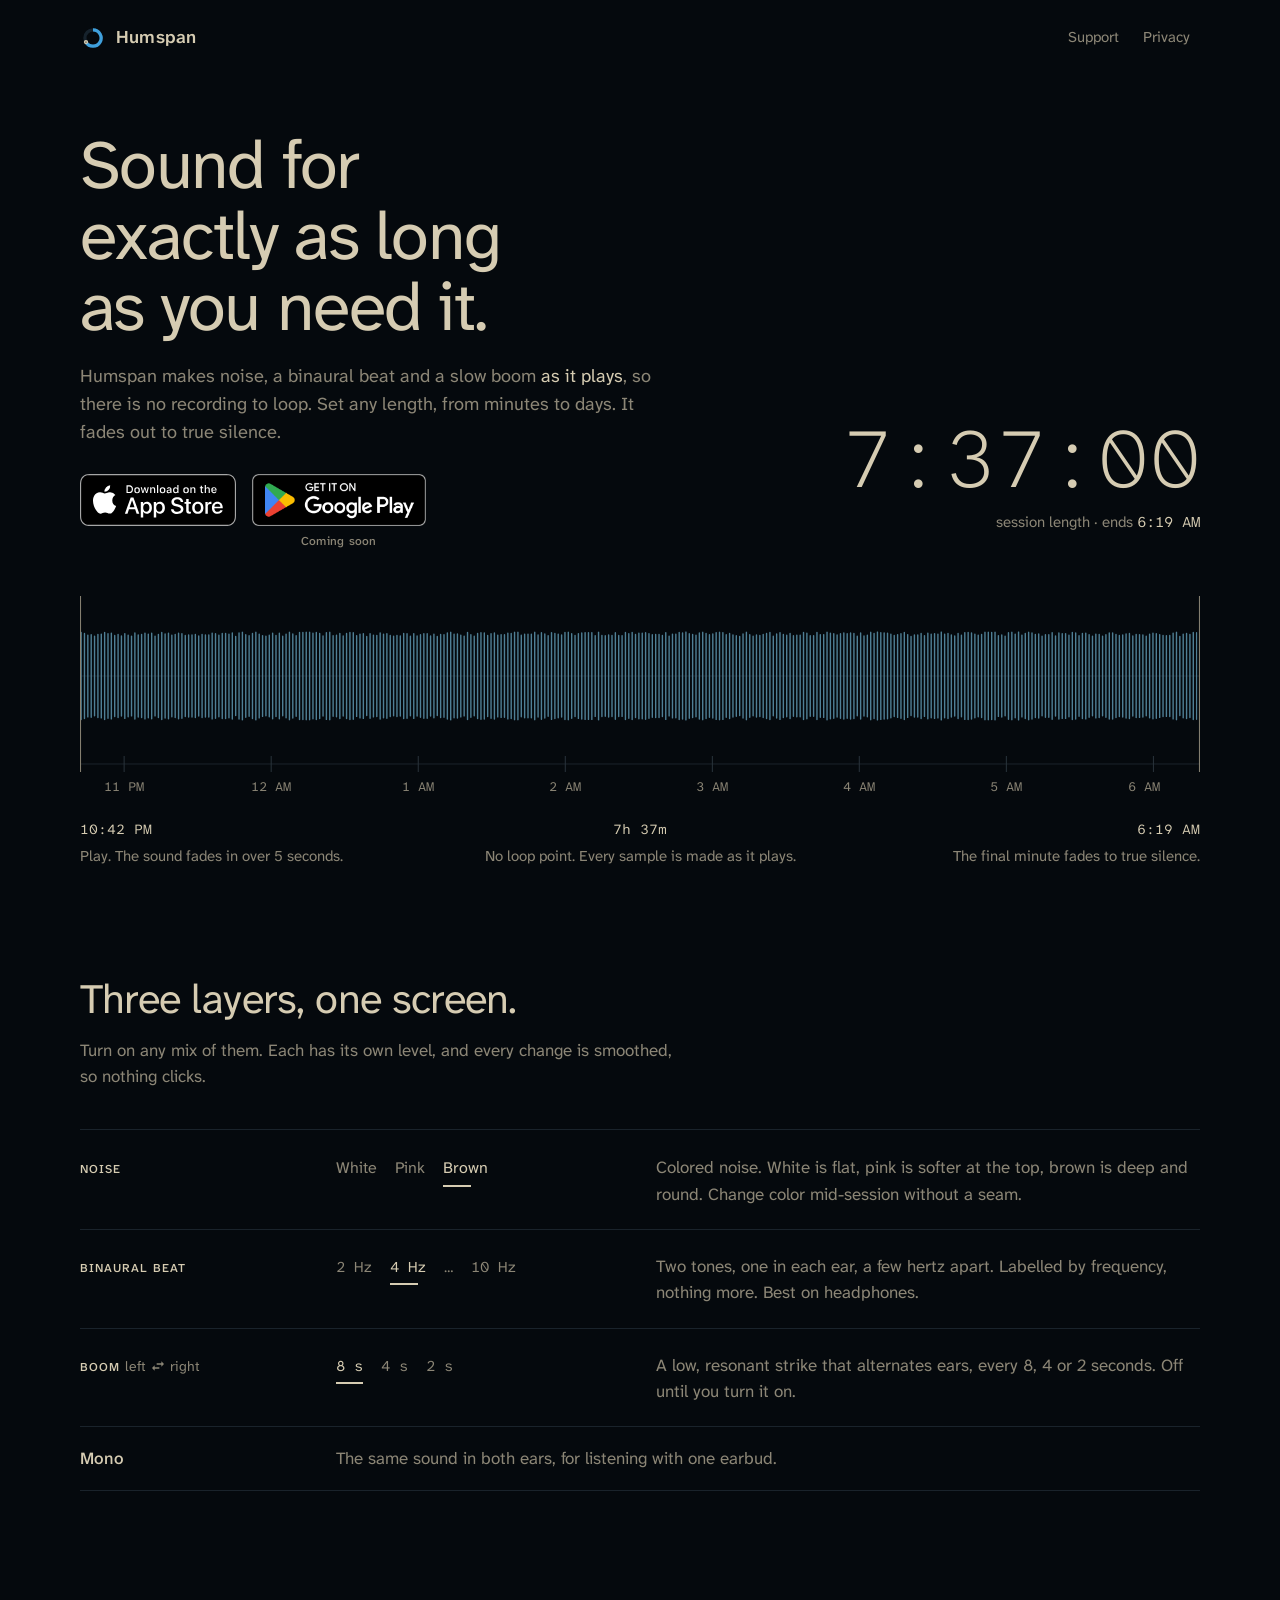
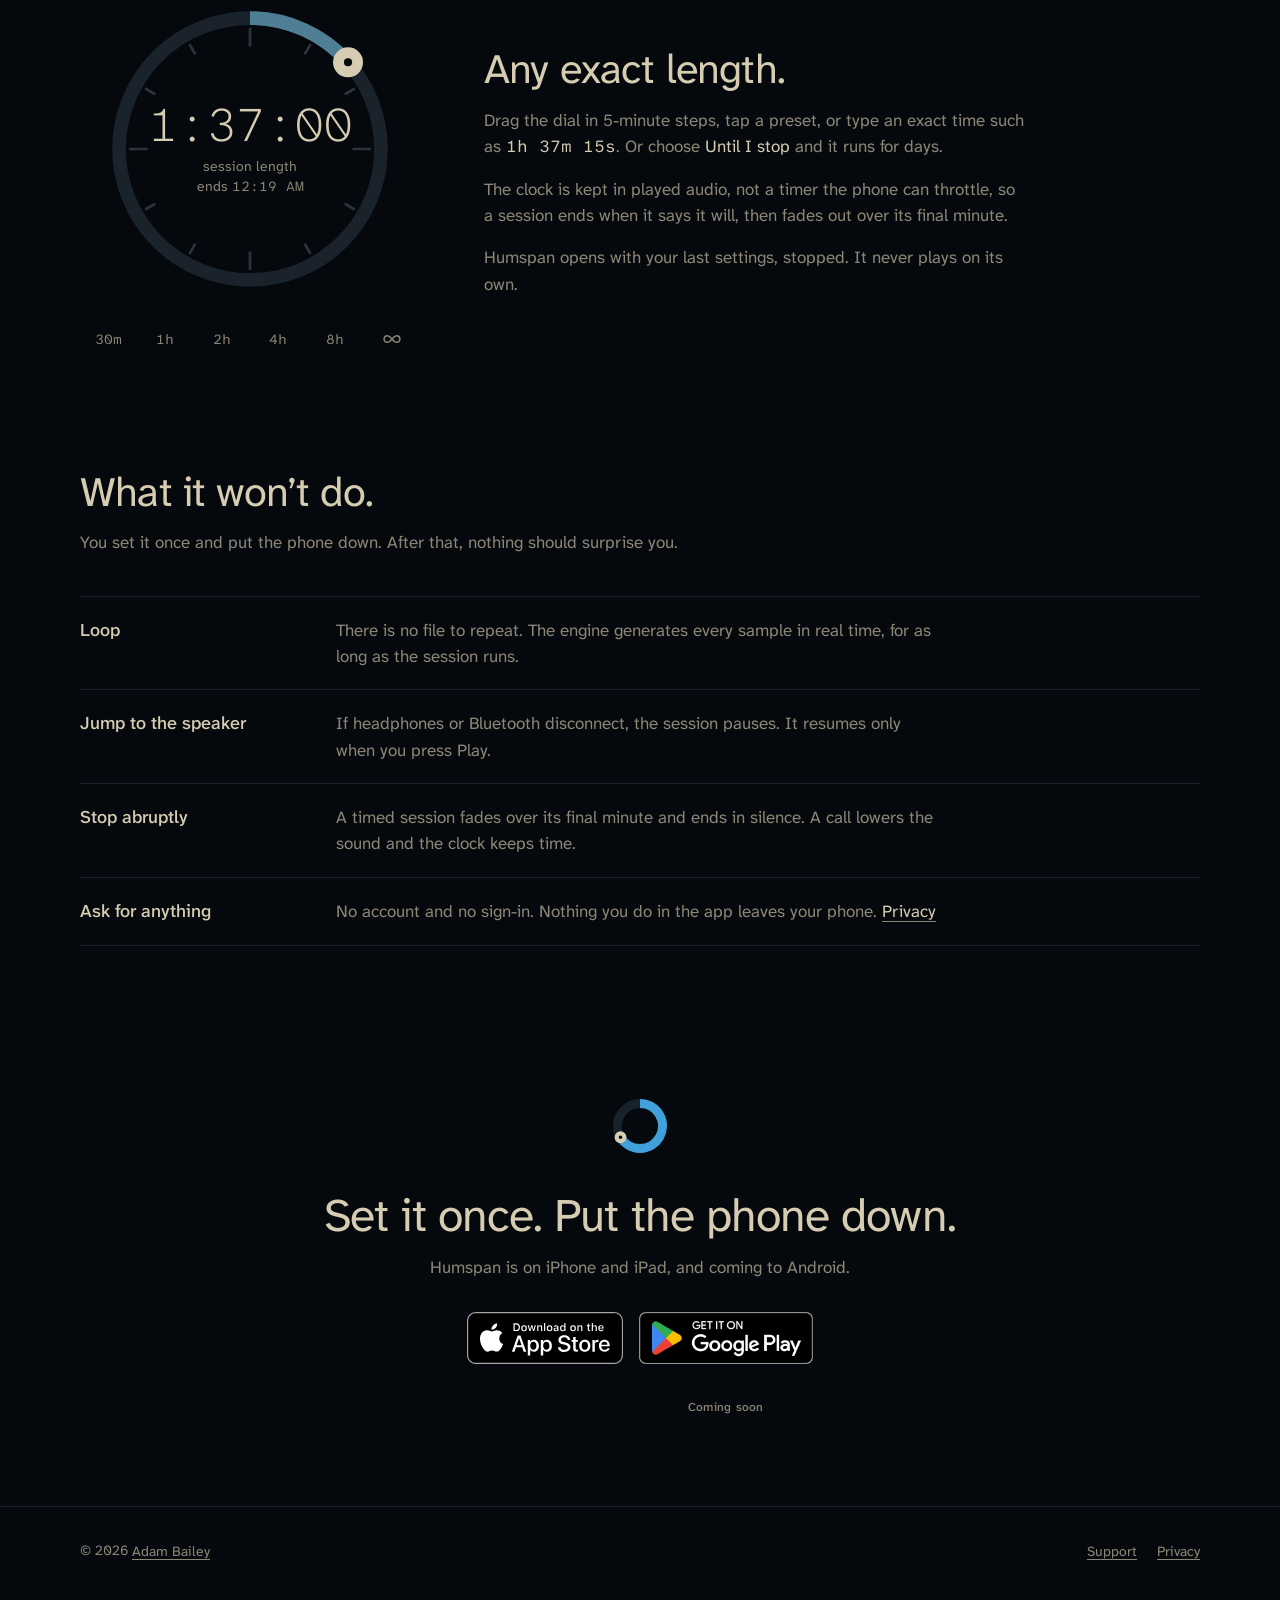
==== commit 4c7d821b: "Use the official App Store and Google Play badges on the site The App Store badge links to the live " ====
--- a/site/index.html
+++ b/site/index.html
@@ -35,11 +35,12 @@
         <div>
           <h1 id="hero-title">Sound for exactly as long as you need it.</h1>
           <p class="lede">Humspan makes noise, a binaural beat and a slow boom <strong>as it plays</strong>, so there is no recording to loop. Set any length, from minutes to days. It fades out to true silence.</p>
-          <!-- When a store listing goes live, replace its <span class="store is-soon"> with
-               <a class="store" href="STORE URL">Download on the<br>App Store</a> (or the official badge). -->
+          <!-- When Google Play goes live, make its badge a link to
+               https://play.google.com/store/apps/details?id=io.adambailey.humspan
+               and drop the "Coming soon" note, as with the App Store badge. -->
           <ul class="stores" aria-label="Get Humspan">
-            <li><a class="store" href="https://apps.apple.com/app/id6837559889"><small>Download on the</small>App Store</a></li>
-            <li><span class="store is-soon"><small>Coming soon to</small>Google Play</span></li>
+            <li><a class="badge" href="https://apps.apple.com/app/id6837559889"><img src="assets/app-store-badge.svg" alt="Download on the App Store" width="156" height="52"></a></li>
+            <li><span class="badge"><img src="assets/google-play-badge.png" alt="Google Play" width="175" height="52"><small>Coming soon</small></span></li>
           </ul>
         </div>
         <p class="readout" aria-label="Example session: 7 hours 37 minutes, ending at 6:19 AM">
@@ -182,8 +183,8 @@
       <h2 id="close-title">Set it once. Put the phone down.</h2>
       <p>Humspan is on iPhone and iPad, and coming to Android.</p>
       <ul class="stores" aria-label="Get Humspan">
-        <li><a class="store" href="https://apps.apple.com/app/id6837559889"><small>Download on the</small>App Store</a></li>
-        <li><span class="store is-soon"><small>Coming soon to</small>Google Play</span></li>
+        <li><a class="badge" href="https://apps.apple.com/app/id6837559889"><img src="assets/app-store-badge.svg" alt="Download on the App Store" width="156" height="52"></a></li>
+        <li><span class="badge"><img src="assets/google-play-badge.png" alt="Google Play" width="175" height="52"><small>Coming soon</small></span></li>
       </ul>
     </section>
   </main>
--- a/site/assets/site.css
+++ b/site/assets/site.css
@@ -136,39 +136,25 @@
 .stores {
   display: flex;
   flex-wrap: wrap;
-  gap: 12px;
+  align-items: flex-start;
+  gap: 16px;
   margin: 0;
   padding: 0;
   list-style: none;
 }
-.store {
+/* The official badges, unaltered (Apple and Google badge guidelines). A store
+   that is not live yet shows its badge without a link, with a note under it. */
+.badge {
   display: inline-flex;
   flex-direction: column;
-  justify-content: center;
-  min-width: 168px;
-  min-height: 56px;
-  padding: 8px 22px;
-  border-radius: 28px;
-  font-size: 17px;
-  font-weight: 600;
-  line-height: 1.2;
+  align-items: center;
+  gap: 6px;
+  border-radius: 9px;
   text-decoration: none;
 }
-.store small {
-  font-size: 12px;
-  font-weight: 500;
-  letter-spacing: 0.02em;
-}
-/* A live link: the page's one solid shape, like the app's Play circle. */
-a.store { background: var(--ink); color: var(--ground); }
-a.store small { color: #3a3628; }
-a.store:hover { background: var(--ink-hover); }
-/* Not yet released: an outline, not a link. */
-.store.is-soon {
-  border: 1.5px solid var(--dim);
-  color: var(--ink);
-}
-.store.is-soon small { color: var(--dim); }
+.badge img { display: block; height: 52px; width: auto; }
+.badge small { font-size: 12px; font-weight: 500; letter-spacing: 0.02em; color: var(--dim); }
+a.badge:hover img { filter: brightness(1.15); }
 
 /* ---------- Home: hero ---------- */
 
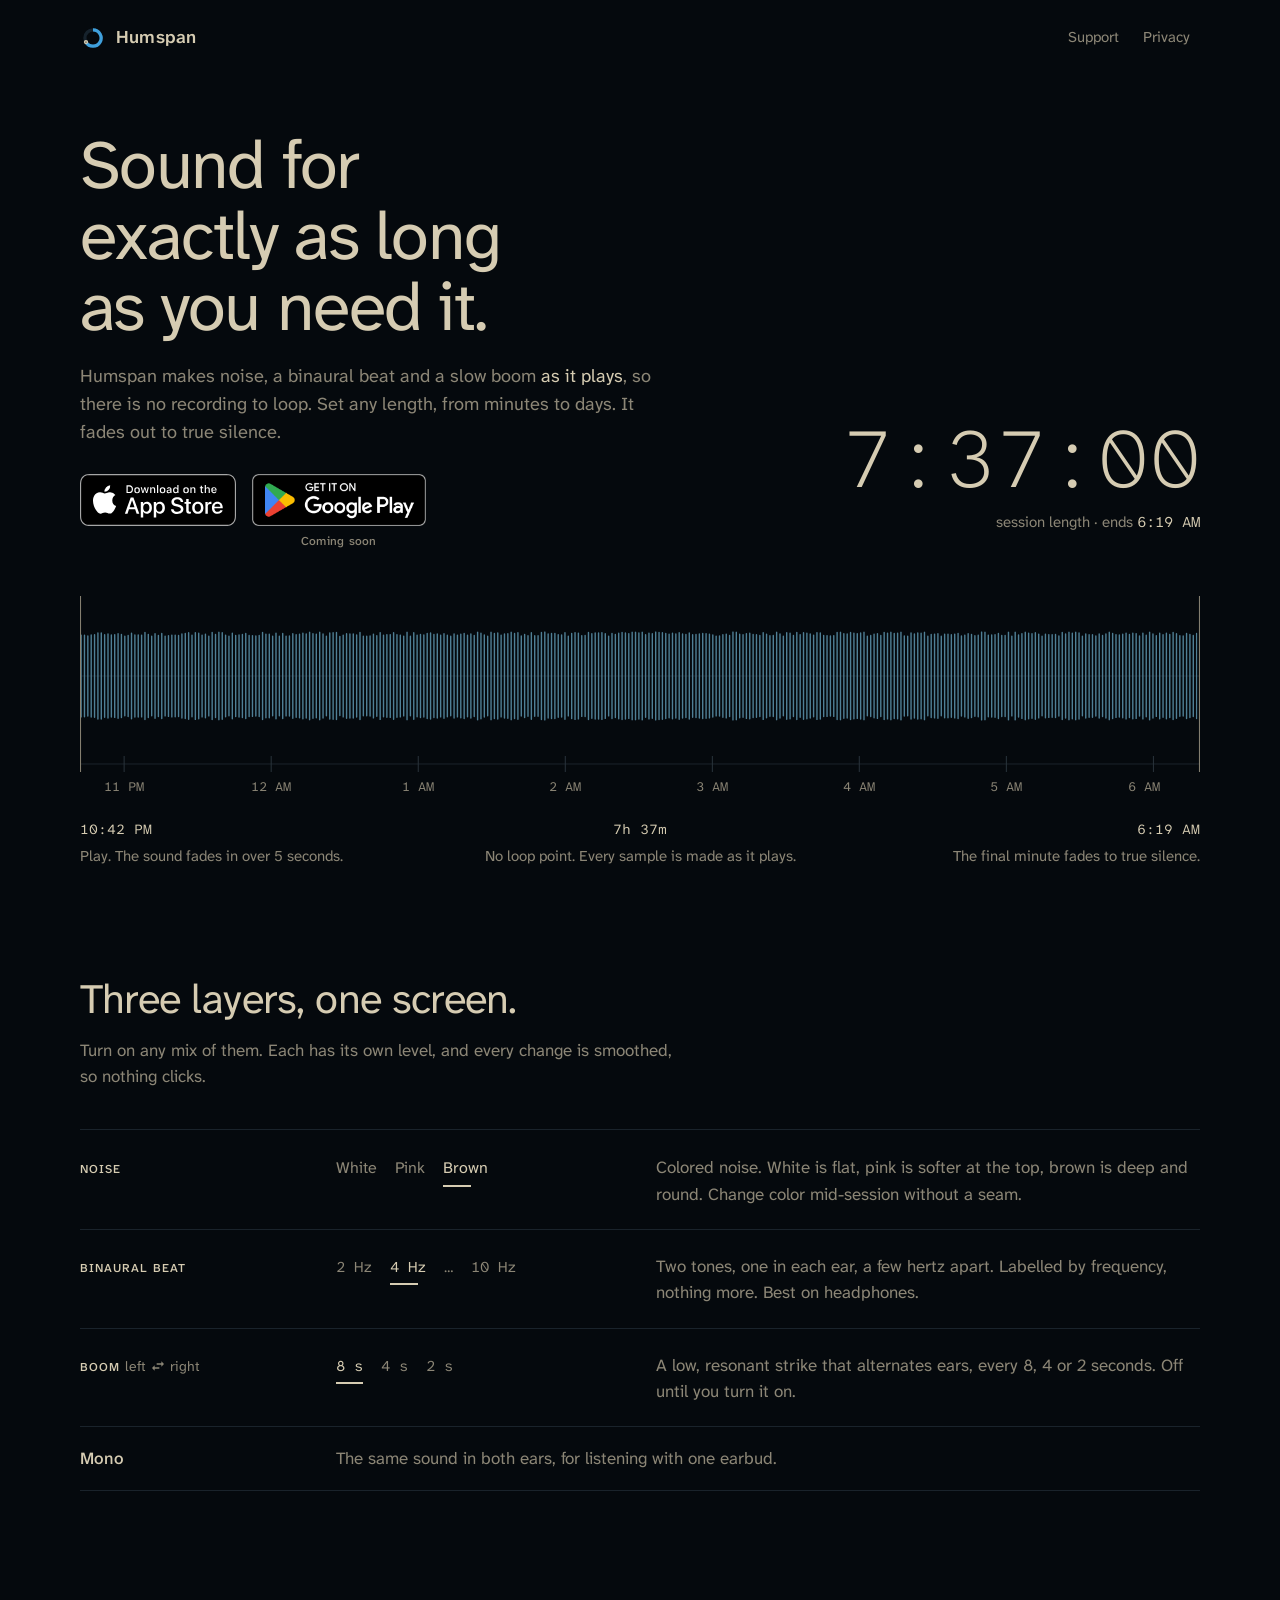
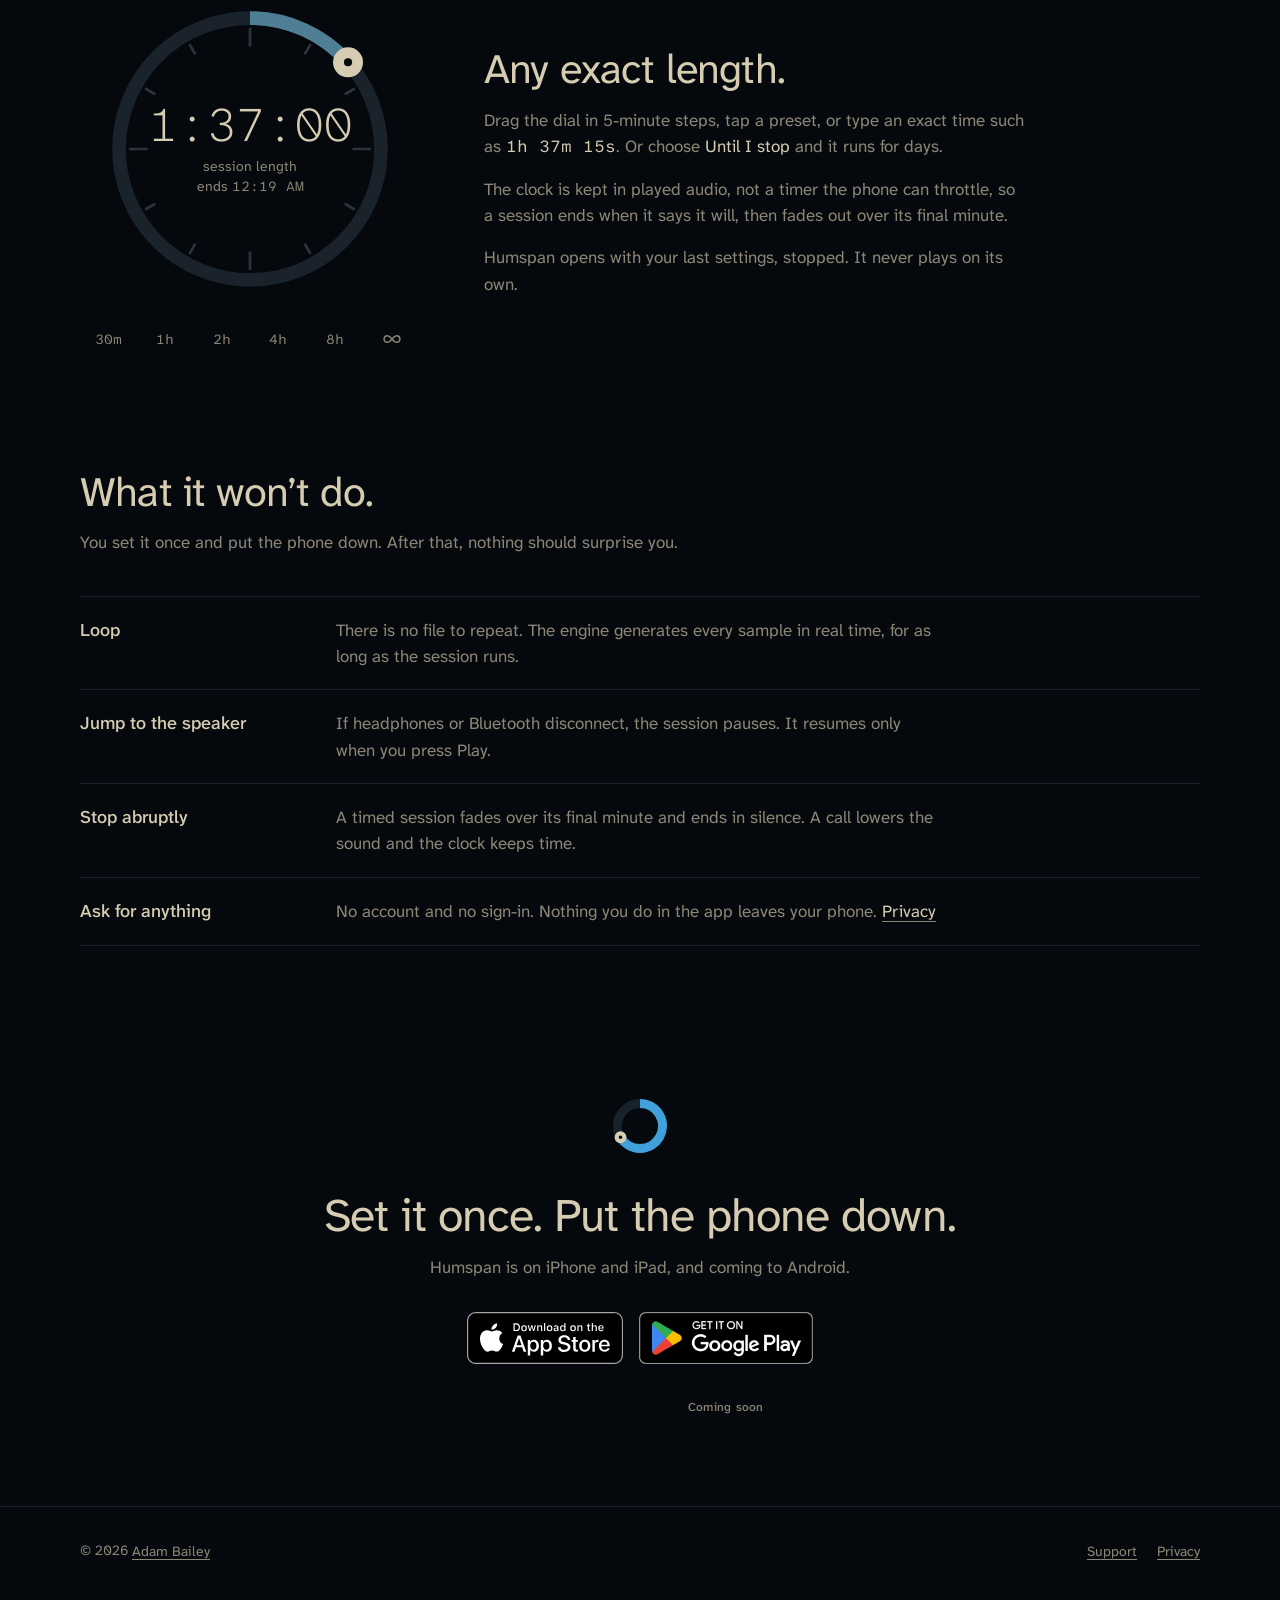
==== commit 7897b49c: "Add Google Analytics to the website and disclose it in the privacy policy Load the G-2LL9MT7X9Z tag " ====
--- a/site/index.html
+++ b/site/index.html
@@ -2,6 +2,13 @@
 <html lang="en">
 <head>
   <meta charset="utf-8">
+  <script async src="https://www.googletagmanager.com/gtag/js?id=G-2LL9MT7X9Z"></script>
+  <script>
+    window.dataLayer = window.dataLayer || [];
+    function gtag(){dataLayer.push(arguments);}
+    gtag('js', new Date());
+    gtag('config', 'G-2LL9MT7X9Z');
+  </script>
   <meta name="viewport" content="width=device-width, initial-scale=1">
   <title>Humspan: noise that never loops, for any length</title>
   <meta name="description" content="Humspan makes white, pink and brown noise, a binaural beat and a slow boom in real time, so there is no recording to loop. Set any exact length and it fades out to true silence.">
